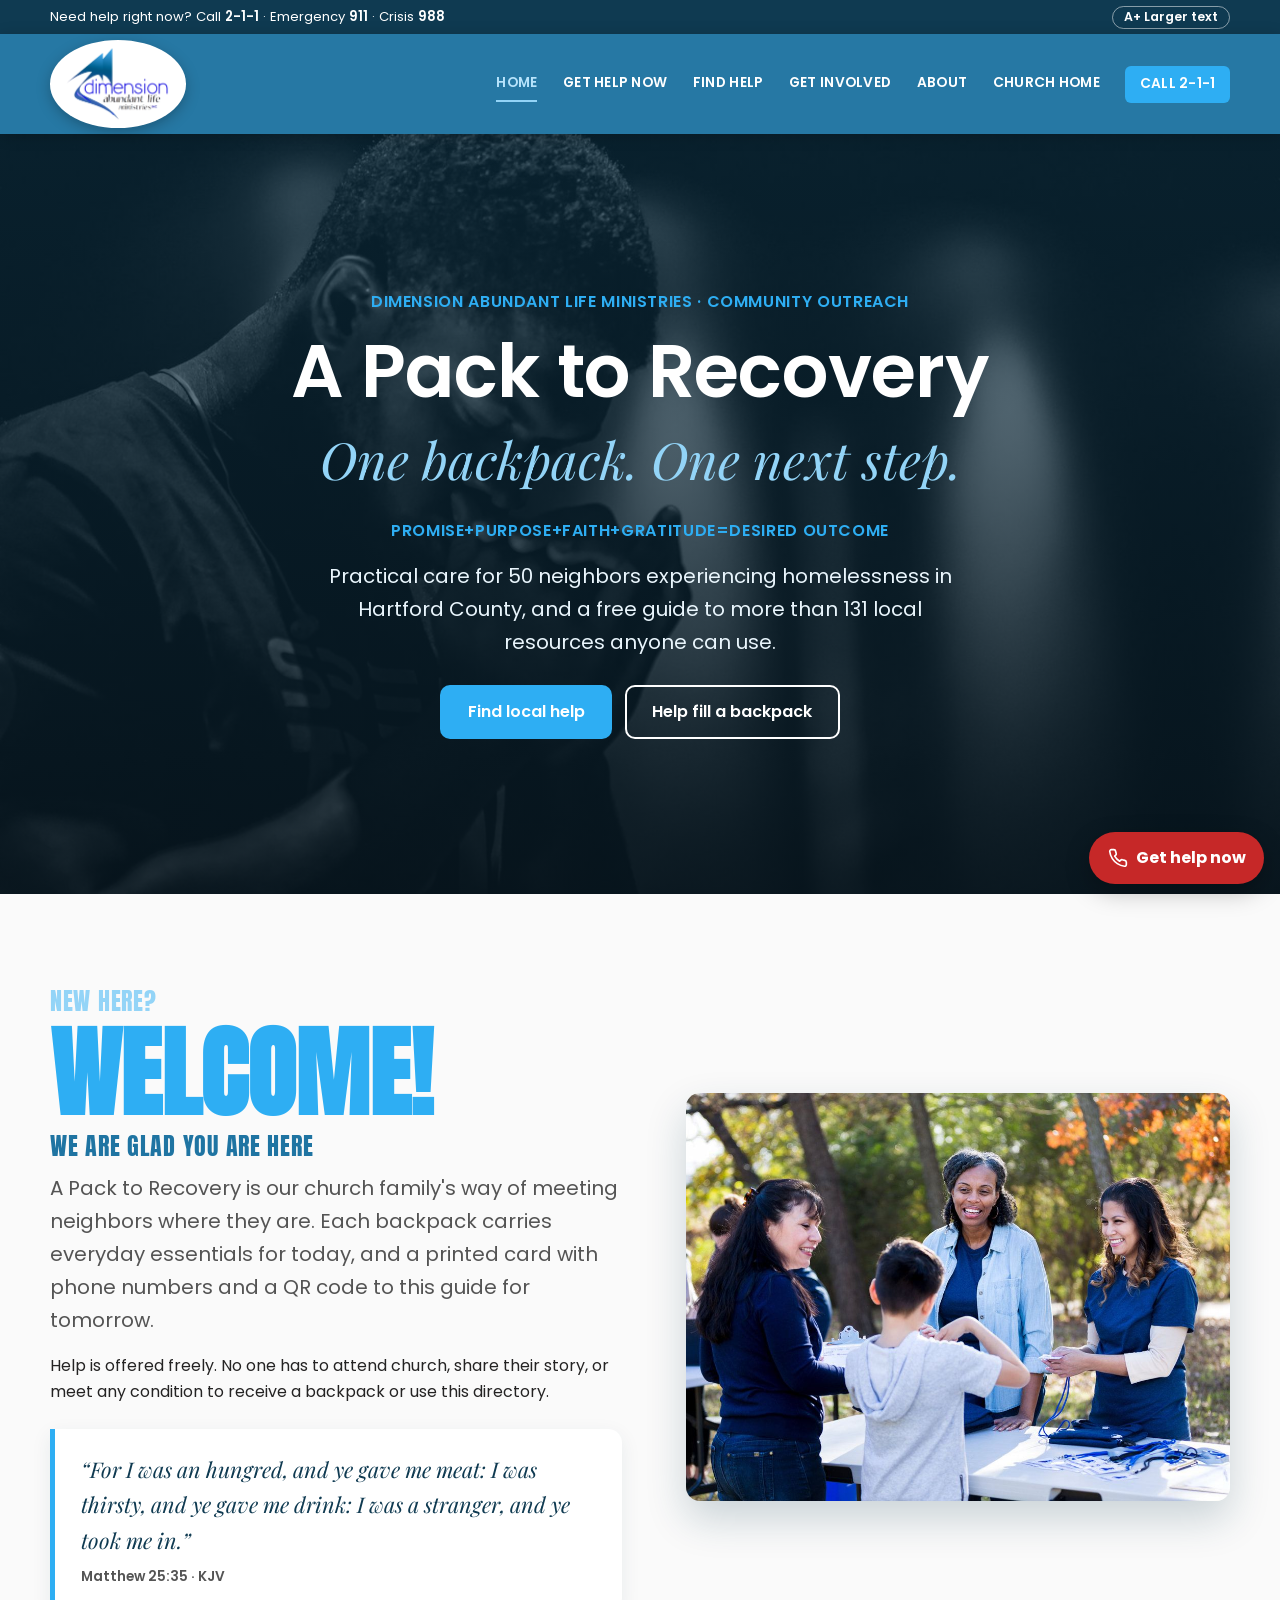
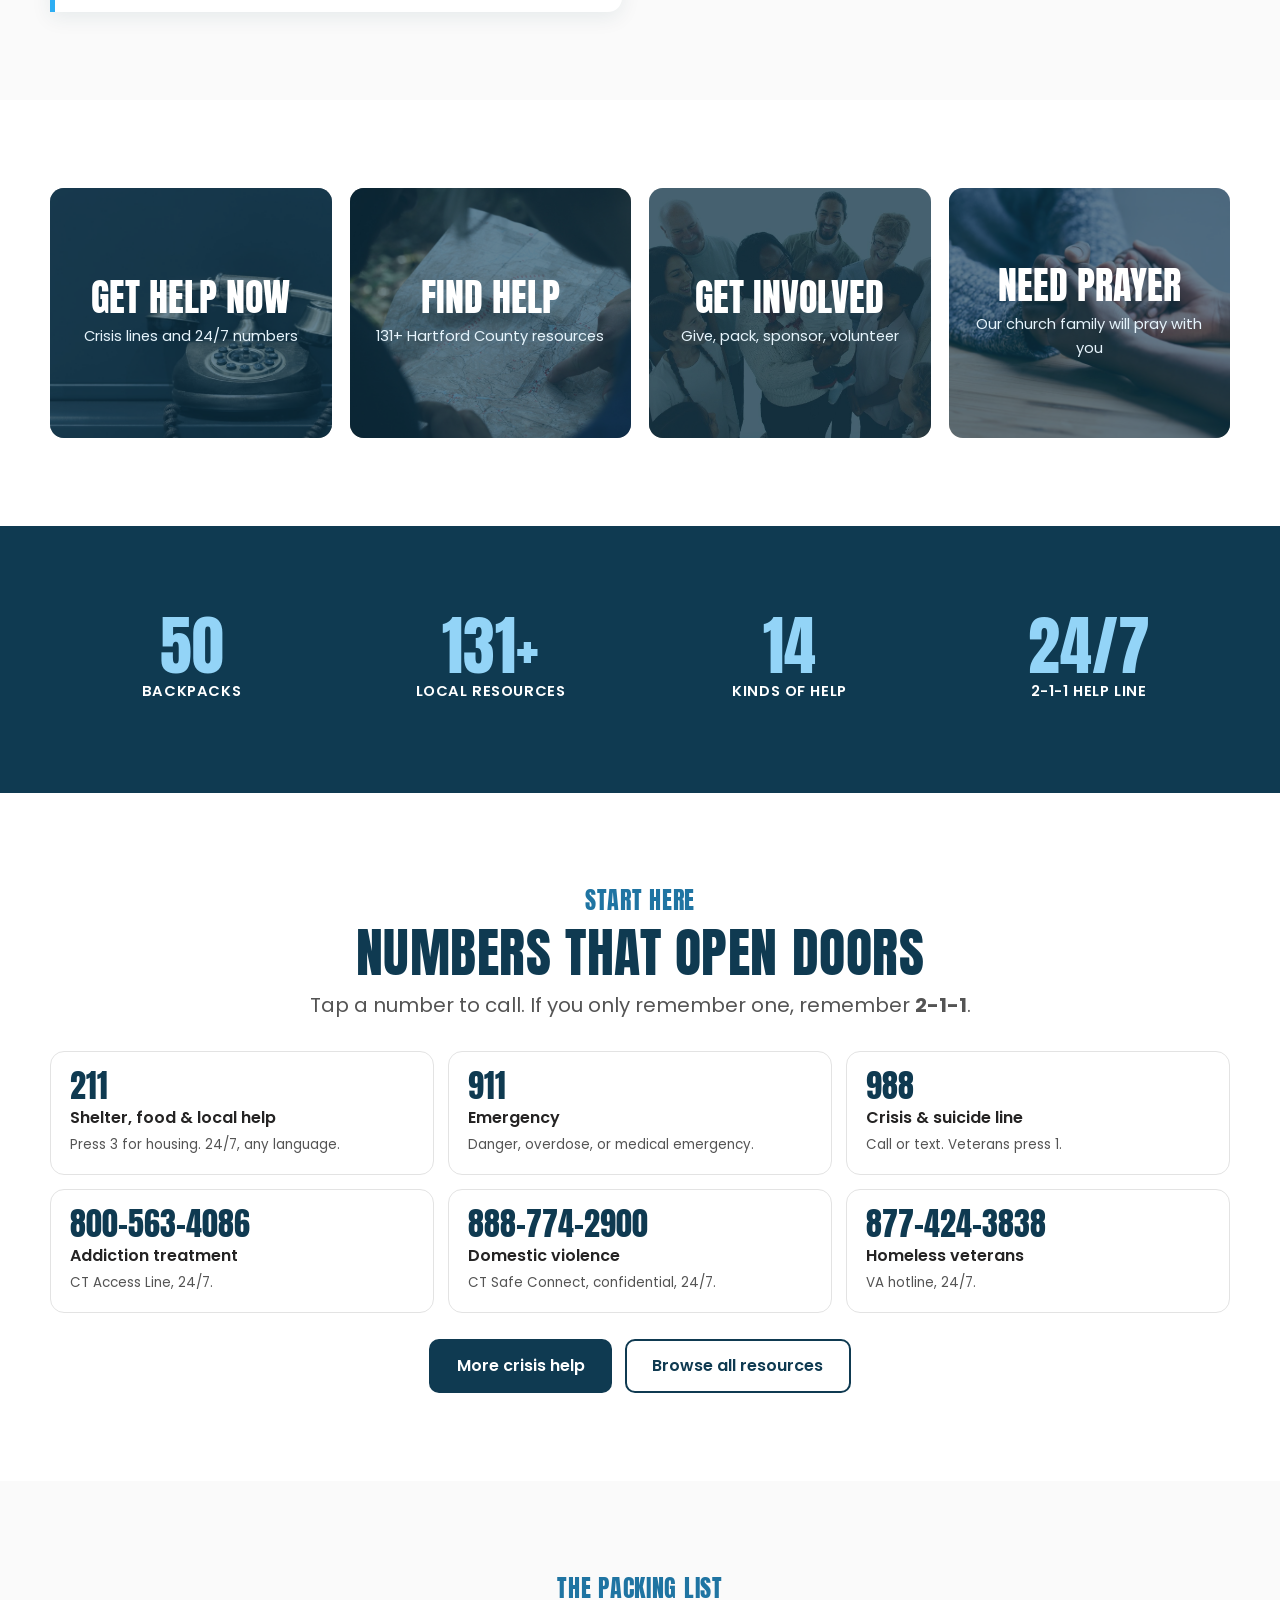
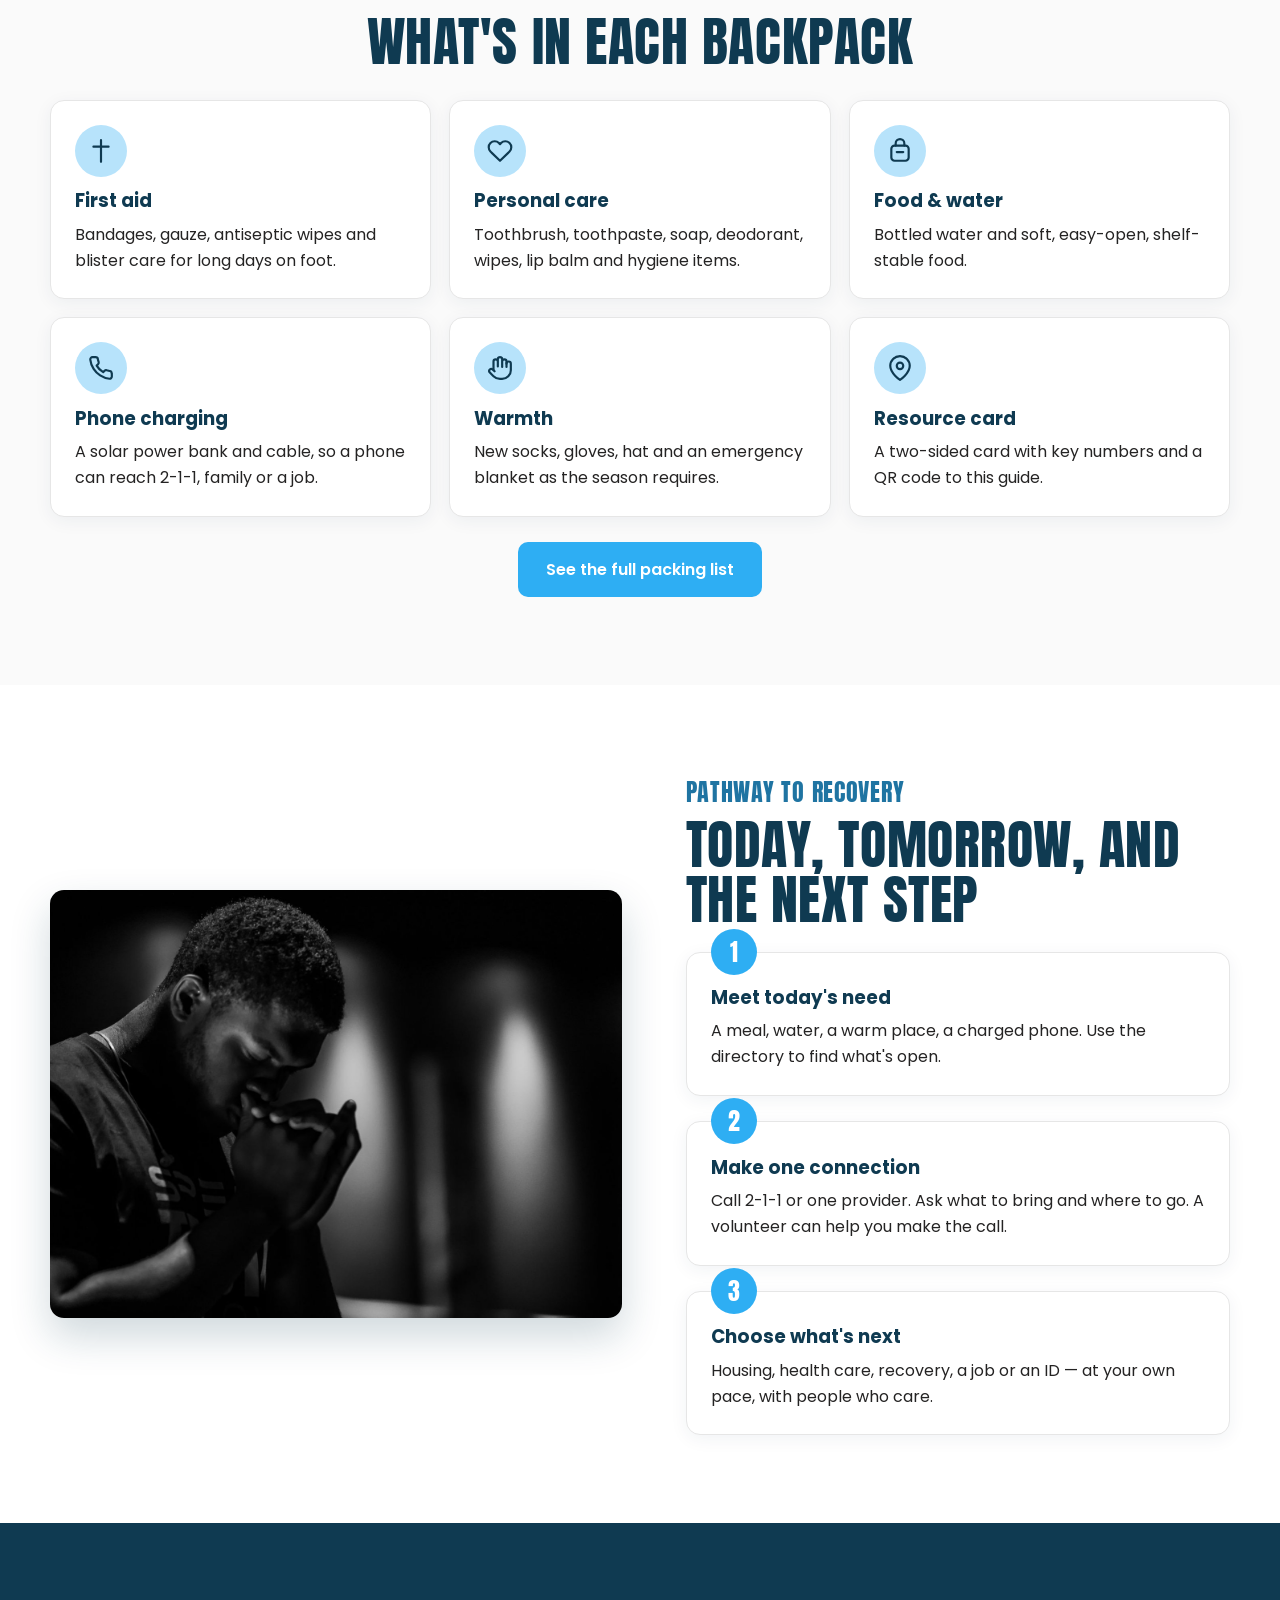
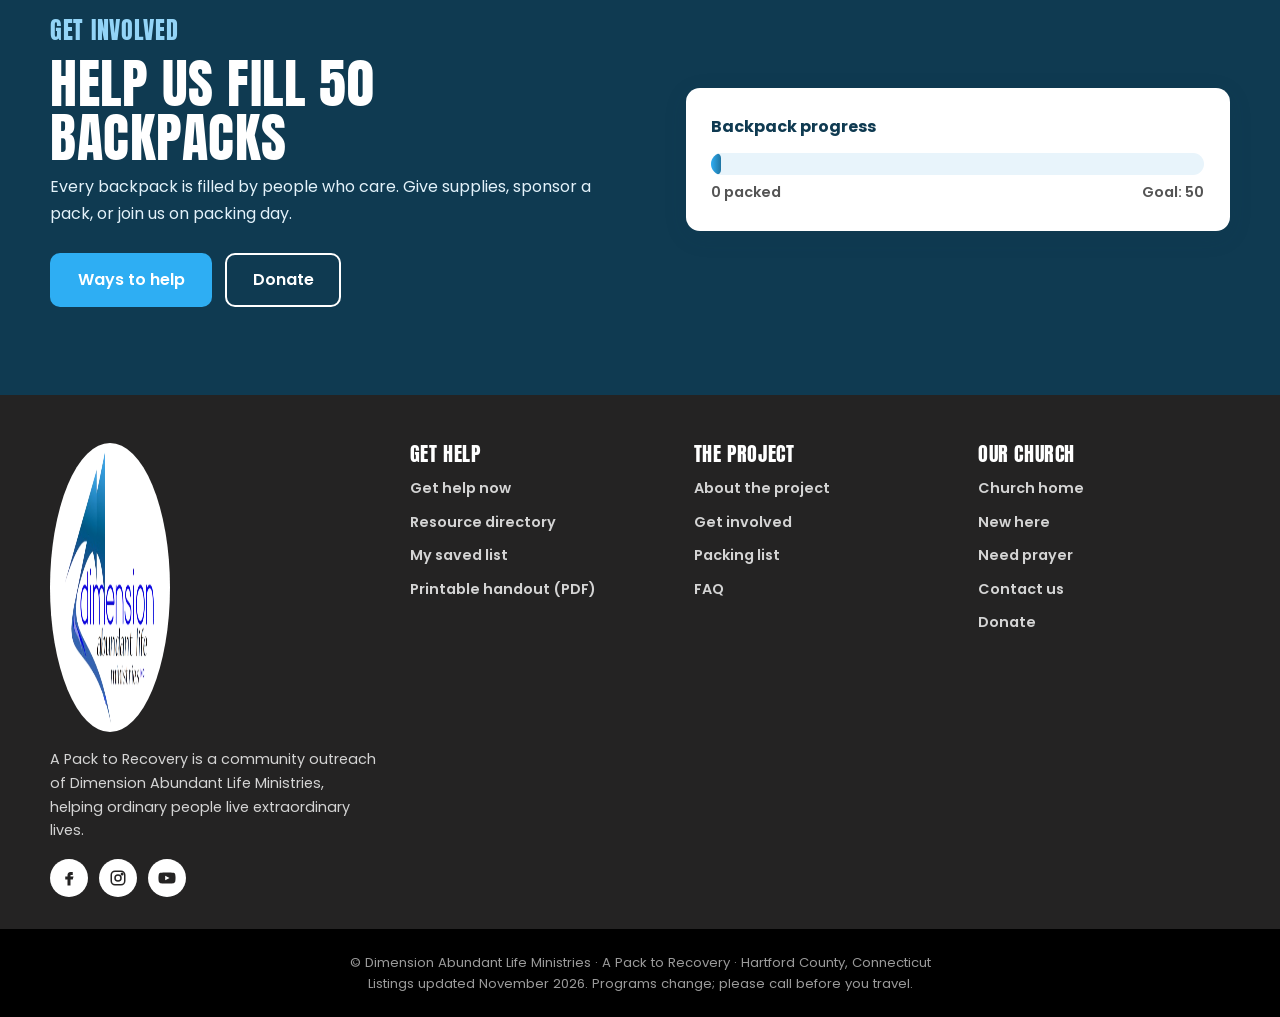
==== index.html @ 4f3009d9 "A Pack to Recovery website in DALM style with expanded Hartford County directory Co-Authored-By: Cla" ====
<!doctype html>
<html lang="en"><head><meta charset="utf-8"><meta name="viewport" content="width=device-width,initial-scale=1">
<title>Home | A Pack to Recovery</title>
<meta name="description" content="A Pack to Recovery: backpacks and a free Hartford County resource directory from Dimension Abundant Life Ministries.">
<meta property="og:title" content="A Pack to Recovery | Dimension Abundant Life Ministries">
<meta property="og:description" content="A Pack to Recovery: backpacks and a free Hartford County resource directory from Dimension Abundant Life Ministries.">
<meta property="og:image" content="assets/church-outreach.jpg">
<meta name="theme-color" content="#1f74a2">
<link rel="icon" href="assets/dalm-logo.png">
<link rel="preconnect" href="https://fonts.googleapis.com"><link rel="preconnect" href="https://fonts.gstatic.com" crossorigin>
<link href="https://fonts.googleapis.com/css2?family=Anton&family=Playfair+Display:ital@1&family=Poppins:wght@400;500;600;700&display=swap" rel="stylesheet">
<link rel="preload" as="image" href="assets/praying.jpg"><link rel="stylesheet" href="site.css"><script src="site.js" defer></script></head>
<body><a class="skip" href="#main">Skip to content</a>
<div class="utility"><div class="wrap"><span>Need help right now? Call <a href="tel:211">2-1-1</a> · Emergency <a href="tel:911">911</a> · Crisis <a href="tel:988">988</a></span><span class="tools"><button type="button" id="textsize" aria-pressed="false">A+ Larger text</button></span></div></div>
<header class="site-head"><div class="wrap bar">
<a class="logo" href="index.html" aria-label="A Pack to Recovery home"><img src="assets/dalm-logo.png" alt="Dimension Abundant Life Ministries" width="419" height="289"></a>
<button class="menu-btn" type="button" aria-expanded="false" aria-controls="nav"><svg viewBox="0 0 24 24" fill="currentColor" aria-hidden="true"><rect x="3" y="3" width="5" height="5"/><rect x="9.5" y="3" width="5" height="5"/><rect x="16" y="3" width="5" height="5"/><rect x="3" y="9.5" width="5" height="5"/><rect x="9.5" y="9.5" width="5" height="5"/><rect x="16" y="9.5" width="5" height="5"/><rect x="3" y="16" width="5" height="5"/><rect x="9.5" y="16" width="5" height="5"/><rect x="16" y="16" width="5" height="5"/></svg>Menu</button>
<nav class="nav" id="nav" aria-label="Main"><a href="index.html" aria-current="page">Home</a><a href="get-help-now.html">Get Help Now</a><a href="resources.html">Find Help</a><a href="get-involved.html">Get Involved</a><a href="about.html">About</a><a href="https://www.dimensionministries.org/">Church Home</a><a class="nav-cta" href="tel:211">Call 2-1-1</a></nav>
</div></header>
<main id="main">
<section class="hero" style="background-image:url(assets/praying.jpg)"><div class="wrap">
<p class="tagline">Dimension Abundant Life Ministries · Community Outreach</p>
<h1>A Pack to Recovery</h1>
<span class="script">One backpack. One next step.</span>
<p class="tagline">Promise+Purpose+Faith+Gratitude=Desired Outcome</p>
<p class="lead">Practical care for 50 neighbors experiencing homelessness in Hartford County, and a free guide to more than 131 local resources anyone can use.</p>
<div class="actions"><a class="btn" href="resources.html">Find local help</a><a class="btn ghost" href="get-involved.html">Help fill a backpack</a></div>
</div></section>

<section class="section paper"><div class="wrap split">
<div><p class="kicker">New here?</p><h2 class="big-word">Welcome!</h2><p class="kicker" style="color:#1f74a2">We are glad you are here</p>
<p class="lead">A Pack to Recovery is our church family's way of meeting neighbors where they are. Each backpack carries everyday essentials for today, and a printed card with phone numbers and a QR code to this guide for tomorrow.</p>
<p>Help is offered freely. No one has to attend church, share their story, or meet any condition to receive a backpack or use this directory.</p>
<div class="verse"><p>“For I was an hungred, and ye gave me meat: I was thirsty, and ye gave me drink: I was a stranger, and ye took me in.”</p><span>Matthew 25:35 · KJV</span></div></div>
<div class="photo"><img src="assets/church-outreach.jpg" alt="Volunteers handing out supplies at an outdoor outreach table" loading="lazy"></div>
</div></section>

<section class="section"><div class="wrap">
<div class="tiles">
<a class="tile" href="get-help-now.html" style="background-image:url(assets/phone.jpg)"><div><strong>Get Help Now</strong><span>Crisis lines and 24/7 numbers</span></div></a>
<a class="tile" href="resources.html" style="background-image:url(assets/map.jpg)"><div><strong>Find Help</strong><span>131+ Hartford County resources</span></div></a>
<a class="tile" href="get-involved.html" style="background-image:url(assets/community.jpg)"><div><strong>Get Involved</strong><span>Give, pack, sponsor, volunteer</span></div></a>
<a class="tile" href="https://www.dimensionministries.org/contact-us" style="background-image:url(assets/hands.jpg)"><div><strong>Need Prayer</strong><span>Our church family will pray with you</span></div></a>
</div></div></section>

<section class="section navy"><div class="wrap">
<div class="stats">
<div class="stat"><b>50</b><span>Backpacks</span></div>
<div class="stat"><b>131+</b><span>Local resources</span></div>
<div class="stat"><b>14</b><span>Kinds of help</span></div>
<div class="stat"><b>24/7</b><span>2-1-1 help line</span></div>
</div></div></section>

<section class="section"><div class="wrap center">
<p class="kicker" style="color:#1f74a2">Start here</p><h2 class="display" style="font-size:clamp(2.2rem,5vw,3.4rem)">Numbers that open doors</h2>
<p class="lead">Tap a number to call. If you only remember one, remember <strong>2-1-1</strong>.</p>
<div class="numbers light" style="text-align:left"><a class="num" href="tel:211"><b>211</b><span>Shelter, food &amp; local help</span><small>Press 3 for housing. 24/7, any language.</small></a><a class="num" href="tel:911"><b>911</b><span>Emergency</span><small>Danger, overdose, or medical emergency.</small></a><a class="num" href="tel:988"><b>988</b><span>Crisis &amp; suicide line</span><small>Call or text. Veterans press 1.</small></a><a class="num" href="tel:8005634086"><b>800-563-4086</b><span>Addiction treatment</span><small>CT Access Line, 24/7.</small></a><a class="num" href="tel:8887742900"><b>888-774-2900</b><span>Domestic violence</span><small>CT Safe Connect, confidential, 24/7.</small></a><a class="num" href="tel:8774243838"><b>877-424-3838</b><span>Homeless veterans</span><small>VA hotline, 24/7.</small></a></div>
<div class="actions"><a class="btn dark" href="get-help-now.html">More crisis help</a><a class="btn line" href="resources.html">Browse all resources</a></div>
</div></section>

<section class="section paper" id="inside"><div class="wrap">
<div class="center"><p class="kicker" style="color:#1f74a2">The packing list</p><h2 class="display" style="font-size:clamp(2.2rem,5vw,3.4rem)">What's in each backpack</h2></div>
<div class="grid">
<div class="card"><div class="icon"><svg viewBox="0 0 24 24" fill="none" stroke="currentColor" stroke-width="2" stroke-linecap="round" stroke-linejoin="round" aria-hidden="true"><path d="M12 2v20M5 8h14"/></svg></div><h3>First aid</h3><p>Bandages, gauze, antiseptic wipes and blister care for long days on foot.</p></div>
<div class="card"><div class="icon"><svg viewBox="0 0 24 24" fill="none" stroke="currentColor" stroke-width="2" stroke-linecap="round" stroke-linejoin="round" aria-hidden="true"><path d="M20.8 4.6a5.5 5.5 0 0 0-7.8 0L12 5.7l-1-1.1a5.5 5.5 0 0 0-7.8 7.8l1 1.1L12 21l7.8-7.5 1-1.1a5.5 5.5 0 0 0 0-7.8z"/></svg></div><h3>Personal care</h3><p>Toothbrush, toothpaste, soap, deodorant, wipes, lip balm and hygiene items.</p></div>
<div class="card"><div class="icon"><svg viewBox="0 0 24 24" fill="none" stroke="currentColor" stroke-width="2" stroke-linecap="round" stroke-linejoin="round" aria-hidden="true"><path d="M8 7V5a4 4 0 0 1 8 0v2"/><rect x="4" y="7" width="16" height="14" rx="3"/><path d="M9 13h6"/></svg></div><h3>Food &amp; water</h3><p>Bottled water and soft, easy-open, shelf-stable food.</p></div>
<div class="card"><div class="icon"><svg viewBox="0 0 24 24" fill="none" stroke="currentColor" stroke-width="2" stroke-linecap="round" stroke-linejoin="round" aria-hidden="true"><path d="M22 16.9v3a2 2 0 0 1-2.2 2 19.8 19.8 0 0 1-8.6-3.1 19.5 19.5 0 0 1-6-6A19.8 19.8 0 0 1 2.1 4.2 2 2 0 0 1 4.1 2h3a2 2 0 0 1 2 1.7c.1.9.4 1.8.7 2.7a2 2 0 0 1-.5 2.1L8 9.8a16 16 0 0 0 6 6l1.3-1.3a2 2 0 0 1 2.1-.4c.9.3 1.8.6 2.7.7a2 2 0 0 1 1.7 2z"/></svg></div><h3>Phone charging</h3><p>A solar power bank and cable, so a phone can reach 2-1-1, family or a job.</p></div>
<div class="card"><div class="icon"><svg viewBox="0 0 24 24" fill="none" stroke="currentColor" stroke-width="2" stroke-linecap="round" stroke-linejoin="round" aria-hidden="true"><path d="M18 11V6a2 2 0 0 0-4 0v5M14 10V4a2 2 0 0 0-4 0v6M10 10.5V6a2 2 0 0 0-4 0v8"/><path d="M18 8a2 2 0 1 1 4 0v6a8 8 0 0 1-8 8h-2c-2.8 0-4.5-.9-6-2.4l-3.6-3.6a2 2 0 0 1 2.8-2.8L7 15"/></svg></div><h3>Warmth</h3><p>New socks, gloves, hat and an emergency blanket as the season requires.</p></div>
<div class="card"><div class="icon"><svg viewBox="0 0 24 24" fill="none" stroke="currentColor" stroke-width="2" stroke-linecap="round" stroke-linejoin="round" aria-hidden="true"><path d="M21 10c0 7-9 13-9 13S3 17 3 10a9 9 0 0 1 18 0z"/><circle cx="12" cy="10" r="3"/></svg></div><h3>Resource card</h3><p>A two-sided card with key numbers and a QR code to this guide.</p></div>
</div>
<div class="actions" style="justify-content:center"><a class="btn" href="get-involved.html#packing">See the full packing list</a></div>
</div></section>

<section class="section"><div class="wrap split rev">
<div><p class="kicker" style="color:#1f74a2">Pathway to recovery</p><h2 class="display" style="font-size:clamp(2.2rem,5vw,3.4rem)">Today, tomorrow, and the next step</h2>
<ol class="steps" style="list-style:none;padding:0;margin:1.6rem 0 0;display:grid;gap:1.6rem">
<li class="card step"><h3>Meet today's need</h3><p>A meal, water, a warm place, a charged phone. Use the directory to find what's open.</p></li>
<li class="card step"><h3>Make one connection</h3><p>Call 2-1-1 or one provider. Ask what to bring and where to go. A volunteer can help you make the call.</p></li>
<li class="card step"><h3>Choose what's next</h3><p>Housing, health care, recovery, a job or an ID — at your own pace, with people who care.</p></li>
</ol></div>
<div class="photo"><img src="assets/praying.jpg" alt="A man with hands folded in prayer" loading="lazy"></div>
</div></section>

<section class="section navy"><div class="wrap split">
<div><p class="kicker">Get involved</p><h2 class="display" style="font-size:clamp(2.2rem,5vw,3.4rem)">Help us fill 50 backpacks</h2>
<p style="color:#e3f2fa">Every backpack is filled by people who care. Give supplies, sponsor a pack, or join us on packing day.</p>
<div class="actions"><a class="btn" href="get-involved.html">Ways to help</a><a class="btn ghost" href="https://www.dimensionministries.org/online-giving">Donate</a></div></div>
<div class="progress" data-goal="50" data-packed="0"><strong style="color:var(--navy)">Backpack progress</strong><div class="track"><div class="fill" style="--w:0%"></div></div><div class="row"><span>0 packed</span><span>Goal: 50</span></div></div>
</div></section>
</main>
<footer class="site-foot"><div class="wrap top">
<div class="brand"><img src="assets/dalm-logo.png" alt="Dimension Abundant Life Ministries" width="419" height="289"><p>A Pack to Recovery is a community outreach of Dimension Abundant Life Ministries, helping ordinary people live extraordinary lives.</p>
<div class="social"><a href="https://www.facebook.com/DimensionAbundantLifeMinistries" aria-label="Facebook"><svg viewBox="0 0 24 24" fill="currentColor" aria-hidden="true"><path d="M14 8h3V4h-3c-2.8 0-4 1.7-4 4.3V10H7v4h3v8h4v-8h3l1-4h-4V8.6c0-.4.3-.6.6-.6z"/></svg></a><a href="https://www.instagram.com/dimensionlifeministries/" aria-label="Instagram"><svg viewBox="0 0 24 24" fill="none" stroke="currentColor" stroke-width="2" aria-hidden="true"><rect x="3" y="3" width="18" height="18" rx="5"/><circle cx="12" cy="12" r="4"/><circle cx="17.5" cy="6.5" r="1" fill="currentColor"/></svg></a><a href="https://www.youtube.com/channel/UC2dPU9p5CdF0M4lxwu2d5DQ" aria-label="YouTube"><svg viewBox="0 0 24 24" fill="currentColor" aria-hidden="true"><path d="M23 7.2a3 3 0 0 0-2.1-2.1C19 4.6 12 4.6 12 4.6s-7 0-8.9.5A3 3 0 0 0 1 7.2 31 31 0 0 0 .6 12 31 31 0 0 0 1 16.8a3 3 0 0 0 2.1 2.1c1.9.5 8.9.5 8.9.5s7 0 8.9-.5a3 3 0 0 0 2.1-2.1 31 31 0 0 0 .4-4.8 31 31 0 0 0-.4-4.8zM9.6 15.1V8.9l5.8 3.1z"/></svg></a></div></div>
<div><h4>Get help</h4><ul><li><a href="get-help-now.html">Get help now</a></li><li><a href="resources.html">Resource directory</a></li><li><a href="resources.html#saved">My saved list</a></li><li><a href="A_Pack_to_Recovery_Handout.pdf">Printable handout (PDF)</a></li></ul></div>
<div><h4>The project</h4><ul><li><a href="about.html">About the project</a></li><li><a href="get-involved.html">Get involved</a></li><li><a href="get-involved.html#packing">Packing list</a></li><li><a href="about.html#faq">FAQ</a></li></ul></div>
<div><h4>Our church</h4><ul><li><a href="https://www.dimensionministries.org/">Church home</a></li><li><a href="https://www.dimensionministries.org/about-us">New here</a></li><li><a href="https://www.dimensionministries.org/contact-us">Need prayer</a></li><li><a href="https://www.dimensionministries.org/contact-us">Contact us</a></li><li><a href="https://www.dimensionministries.org/online-giving">Donate</a></li></ul></div>
</div><div class="base"><div class="wrap">© Dimension Abundant Life Ministries · A Pack to Recovery · Hartford County, Connecticut<br>Listings updated November 2026. Programs change; please call before you travel.</div></div></footer>
<a class="fab no-print" href="get-help-now.html"><svg viewBox="0 0 24 24" fill="none" stroke="currentColor" stroke-width="2" stroke-linecap="round" stroke-linejoin="round" aria-hidden="true"><path d="M22 16.9v3a2 2 0 0 1-2.2 2 19.8 19.8 0 0 1-8.6-3.1 19.5 19.5 0 0 1-6-6A19.8 19.8 0 0 1 2.1 4.2 2 2 0 0 1 4.1 2h3a2 2 0 0 1 2 1.7c.1.9.4 1.8.7 2.7a2 2 0 0 1-.5 2.1L8 9.8a16 16 0 0 0 6 6l1.3-1.3a2 2 0 0 1 2.1-.4c.9.3 1.8.6 2.7.7a2 2 0 0 1 1.7 2z"/></svg><span>Get help now</span></a>
</body></html>
---- site.css ----
/* A Pack to Recovery — styled after dimensionministries.org
   Navy #0f3a51 · Sky blue #2eaef3 · Light blue #93d4f7 · Header bar #1f74a2 · Footer #242323 */
:root{
  --navy:#0f3a51;--blue:#2eaef3;--sky:#93d4f7;--pale:#b7e3fb;--bar:rgba(31,116,162,.97);
  --ink:#242323;--muted:#545454;--paper:#fafafa;--line:#d4d4d4;--foot:#242323;
  --display:'Anton',Impact,'Arial Narrow',sans-serif;--body:'Poppins',Arial,sans-serif;--script:'Playfair Display',Georgia,serif;
  --radius:14px;--fs:1rem;
}
html.big{--fs:1.18rem}
*{box-sizing:border-box}
html{scroll-behavior:smooth;scroll-padding-top:96px}
body{margin:0;background:#fff;color:var(--ink);font-family:var(--body);font-size:var(--fs);line-height:1.65;-webkit-font-smoothing:antialiased}
img{max-width:100%;display:block}
a{color:#1f74a2;text-underline-offset:.2em}
:focus-visible{outline:3px solid var(--blue);outline-offset:3px}
[hidden]{display:none!important}
.wrap{width:min(1180px,calc(100% - 32px));margin-inline:auto}
.skip{position:absolute;left:1rem;top:-5rem;background:#fff;padding:.75rem 1rem;z-index:99;border-radius:8px}
.skip:focus{top:1rem}

/* ---------- Header (DALM: oval logo, translucent blue bar, uppercase nav) ---------- */
.site-head{position:sticky;top:0;z-index:50;background:var(--bar);box-shadow:0 2px 14px rgba(0,0,0,.18)}
.site-head .bar{display:flex;align-items:center;justify-content:space-between;min-height:76px;gap:1rem}
.logo{display:block;background:#fff;border-radius:50%;padding:8px 16px;box-shadow:0 4px 14px rgba(0,0,0,.25);margin-block:6px;flex:none}
.logo img{width:104px;height:auto}
.nav{display:flex;align-items:center;gap:.25rem 1.6rem;flex-wrap:wrap;justify-content:flex-end}
.nav a{color:#fff;text-decoration:none;font-weight:600;font-size:.86rem;letter-spacing:.02em;text-transform:uppercase;padding:.35rem 0;border-bottom:2px solid transparent}
.nav a:hover,.nav a[aria-current]{border-bottom-color:var(--sky);color:var(--pale)}
.nav a.nav-cta{background:var(--blue);color:#fff;padding:.45rem .9rem;border-radius:6px;border:0}
.nav a.nav-cta:hover{background:#fff;color:var(--navy)}
.menu-btn{display:none;background:none;border:0;color:var(--sky);font:600 1rem var(--body);align-items:center;gap:.45rem;cursor:pointer;text-transform:uppercase}
.menu-btn svg{width:22px;height:22px}
.utility{background:var(--navy);color:#fff;font-size:.82rem}
.utility .wrap{display:flex;gap:.4rem 1.4rem;flex-wrap:wrap;justify-content:space-between;align-items:center;padding:.35rem 0}
.utility a{color:#fff;font-weight:600;text-decoration:none}
.utility a:hover{text-decoration:underline}
.utility .tools{display:flex;gap:.6rem}
.utility button{background:transparent;border:1px solid rgba(255,255,255,.5);color:#fff;border-radius:999px;padding:.1rem .7rem;font:600 .78rem var(--body);cursor:pointer}
@media(max-width:900px){
  .menu-btn{display:inline-flex}
  .nav{display:none;position:absolute;left:0;right:0;top:100%;background:var(--bar);flex-direction:column;align-items:stretch;padding:.5rem 16px 1.2rem;gap:0}
  .nav.open{display:flex}
  .nav a{padding:.8rem 0;border-bottom:1px solid rgba(255,255,255,.18)}
  .nav a.nav-cta{text-align:center;margin-top:.8rem}
  .logo img{width:84px}
}

/* ---------- Type ---------- */
h1,h2,h3,h4{margin:0 0 .6rem;line-height:1.12;color:var(--navy)}
p{margin:0 0 1rem}
.display{font-family:var(--display);font-weight:400;text-transform:uppercase;letter-spacing:.01em;line-height:1}
.script{font-family:var(--script);font-style:italic;font-weight:400}
.kicker{font-family:var(--display);text-transform:uppercase;color:var(--sky);font-size:clamp(1.1rem,2.2vw,1.5rem);letter-spacing:.03em;margin:0 0 .3rem}
.tagline{color:var(--blue);font-weight:600;text-transform:uppercase;letter-spacing:.04em;font-size:clamp(.78rem,1.6vw,1rem)}
.lead{font-size:clamp(1.05rem,2vw,1.25rem);color:var(--muted)}
.big-word{font-family:var(--display);color:var(--blue);font-size:clamp(3.2rem,10vw,6.2rem);line-height:.95;margin:0 0 .4rem;text-transform:uppercase}
.section{padding-block:clamp(3rem,7vw,5.5rem)}
.paper{background:var(--paper)}
.navy{background:var(--navy);color:#fff}
.navy h2,.navy h3{color:#fff}
.center{text-align:center}
.center .lead{margin-inline:auto;max-width:44rem}

/* ---------- Hero ---------- */
.hero{position:relative;color:#fff;min-height:min(86vh,760px);display:grid;place-items:center;text-align:center;padding:5rem 0;background:#111 center/cover no-repeat;isolation:isolate}
.hero::before{content:"";position:absolute;inset:0;background:linear-gradient(180deg,rgba(15,58,81,.55),rgba(8,24,34,.82));z-index:-1}
.hero h1{color:#fff;font-weight:600;font-size:clamp(2.6rem,7vw,4.6rem);margin:0;letter-spacing:-.01em}
.hero .script{display:block;color:var(--sky);font-size:clamp(1.9rem,5vw,3.2rem);margin:.2rem 0 1rem}
.hero .lead{color:#e9f5fc;max-width:40rem;margin:1rem auto 0}
.page-hero{position:relative;color:#fff;padding:clamp(4rem,9vw,7rem) 0 clamp(3rem,6vw,4.5rem);background:#123 center/cover no-repeat;isolation:isolate;text-align:center}
.page-hero::before{content:"";position:absolute;inset:0;background:linear-gradient(180deg,rgba(15,58,81,.7),rgba(8,24,34,.88));z-index:-1}
.page-hero h1{color:#fff;font-family:var(--display);font-weight:400;text-transform:uppercase;font-size:clamp(2.8rem,8vw,5rem);line-height:1;margin:0}
.page-hero .script{display:block;color:var(--sky);font-size:clamp(1.5rem,4vw,2.4rem);margin-top:.3rem}
.page-hero .lead{color:#e9f5fc;margin:1rem auto 0;max-width:42rem}

/* ---------- Buttons ---------- */
.actions{display:flex;flex-wrap:wrap;gap:.8rem;margin-top:1.6rem}
.center .actions,.hero .actions{justify-content:center}
.btn{display:inline-flex;align-items:center;justify-content:center;gap:.5rem;min-height:52px;padding:.8rem 1.6rem;border-radius:10px;border:2px solid transparent;background:var(--blue);color:#fff;font:600 1rem var(--body);text-decoration:none;cursor:pointer;transition:.15s}
.btn:hover{background:#1f74a2}
.btn.white{background:#fff;color:var(--navy)}
.btn.white:hover{background:var(--pale)}
.btn.ghost{background:transparent;border-color:#fff;color:#fff}
.btn.ghost:hover{background:#fff;color:var(--navy)}
.btn.dark{background:var(--navy)}
.btn.dark:hover{background:#072433}
.btn.line{background:#fff;color:var(--navy);border-color:var(--navy)}
.btn.line:hover{background:var(--navy);color:#fff}
.btn.sm{min-height:40px;padding:.45rem 1rem;font-size:.9rem;border-radius:8px}

/* ---------- Image tiles (DALM "Contact / Donate" cards) ---------- */
.tiles{display:grid;grid-template-columns:repeat(4,1fr);gap:18px}
.tile{position:relative;display:grid;place-items:center;min-height:250px;border-radius:var(--radius);overflow:hidden;color:#fff;text-decoration:none;background:#123 center/cover no-repeat;isolation:isolate;padding:1.2rem;text-align:center}
.tile::before{content:"";position:absolute;inset:0;background:rgba(15,58,81,.62);transition:.25s;z-index:-1}
.tile:hover::before{background:rgba(31,116,162,.78)}
.tile strong{font-family:var(--display);font-weight:400;text-transform:uppercase;font-size:clamp(1.9rem,3vw,2.5rem);line-height:1;display:block}
.tile span{display:block;font-size:.92rem;margin-top:.5rem;color:#e6f4fc}
@media(max-width:900px){.tiles{grid-template-columns:repeat(2,1fr)}}
@media(max-width:520px){.tiles{grid-template-columns:1fr}.tile{min-height:180px}}

/* ---------- Split / feature ---------- */
.split{display:grid;grid-template-columns:1.05fr 1fr;gap:clamp(1.8rem,5vw,4rem);align-items:center}
.split.rev>:first-child{order:2}
.photo{border-radius:var(--radius);overflow:hidden;box-shadow:0 18px 40px rgba(15,58,81,.2)}
.photo img{width:100%;height:100%;object-fit:cover;aspect-ratio:4/3}
@media(max-width:820px){.split{grid-template-columns:1fr}.split.rev>:first-child{order:0}}
.verse{border-left:5px solid var(--blue);background:#fff;padding:1.4rem 1.6rem;border-radius:0 var(--radius) var(--radius) 0;margin-top:1.5rem;box-shadow:0 6px 20px rgba(15,58,81,.08)}
.verse p{font-family:var(--script);font-style:italic;font-size:1.35rem;color:var(--navy);margin:0 0 .3rem}
.verse span{font-size:.85rem;color:var(--muted);font-weight:600}

/* ---------- Stats ---------- */
.stats{display:grid;grid-template-columns:repeat(4,1fr);gap:1rem;text-align:center}
.stat b{display:block;font-family:var(--display);font-weight:400;font-size:clamp(2.6rem,6vw,4rem);color:var(--sky);line-height:1}
.stat span{font-weight:600;font-size:.92rem;text-transform:uppercase;letter-spacing:.04em}
@media(max-width:700px){.stats{grid-template-columns:repeat(2,1fr);row-gap:2rem}}

/* ---------- Cards / grid ---------- */
.grid{display:grid;grid-template-columns:repeat(3,minmax(0,1fr));gap:18px;margin-top:2rem}
.grid.two{grid-template-columns:repeat(2,minmax(0,1fr))}
.grid.four{grid-template-columns:repeat(4,minmax(0,1fr))}
@media(max-width:900px){.grid,.grid.four{grid-template-columns:repeat(2,minmax(0,1fr))}}
@media(max-width:560px){.grid,.grid.two,.grid.four{grid-template-columns:1fr}}
.card{background:#fff;border:1px solid #e6e6e6;border-radius:var(--radius);padding:1.5rem;box-shadow:0 4px 18px rgba(15,58,81,.06);overflow-wrap:anywhere}
.card h3{font-size:1.15rem}
.card p:last-child{margin-bottom:0}
.card .icon{width:52px;height:52px;border-radius:50%;background:var(--pale);color:var(--navy);display:grid;place-items:center;margin-bottom:.9rem}
.card .icon svg{width:26px;height:26px}
.step{position:relative;padding-top:2.2rem}
.step::before{counter-increment:step;content:counter(step);position:absolute;top:-1px;left:1.5rem;transform:translateY(-50%);width:46px;height:46px;border-radius:50%;background:var(--blue);color:#fff;font:400 1.5rem var(--display);display:grid;place-items:center}
.steps{counter-reset:step}

/* ---------- Quick numbers band ---------- */
.numbers{display:grid;grid-template-columns:repeat(3,1fr);gap:14px;margin-top:1.8rem}
@media(max-width:820px){.numbers{grid-template-columns:repeat(2,1fr)}}
@media(max-width:480px){.numbers{grid-template-columns:1fr}}
.num{display:flex;flex-direction:column;gap:.15rem;background:rgba(255,255,255,.07);border:1px solid rgba(255,255,255,.18);border-radius:var(--radius);padding:1.1rem 1.2rem;color:#fff;text-decoration:none;transition:.15s}
.num:hover{background:rgba(46,174,243,.25)}
.num b{font-family:var(--display);font-weight:400;font-size:2rem;line-height:1.05;color:var(--sky)}
.num span{font-weight:600}
.num small{color:#cfe8f6;font-size:.84rem}
.paper .num,.light .num{background:#fff;border-color:#e3e3e3;color:var(--ink)}
.paper .num b,.light .num b{color:var(--navy)}
.paper .num small,.light .num small{color:var(--muted)}

/* ---------- Progress ---------- */
.progress{background:#fff;border-radius:var(--radius);padding:1.6rem;box-shadow:0 6px 24px rgba(15,58,81,.1);color:var(--ink)}
.progress .track{height:22px;background:#e8f4fb;border-radius:999px;overflow:hidden;margin:.8rem 0 .4rem}
.progress .fill{height:100%;background:linear-gradient(90deg,var(--blue),#1f74a2);border-radius:999px;width:0;transition:width 1.2s ease}
.progress .row{display:flex;justify-content:space-between;font-weight:600;font-size:.9rem;color:var(--muted)}

/* ---------- Checklist ---------- */
.checklist{list-style:none;padding:0;margin:0;display:grid;gap:.4rem}
.checklist li{display:flex;gap:.6rem;align-items:flex-start}
.checklist li::before{content:"";flex:none;width:20px;height:20px;margin-top:.2rem;border-radius:50%;background:var(--blue) url("data:image/svg+xml,%3Csvg xmlns='http://www.w3.org/2000/svg' viewBox='0 0 24 24' fill='none' stroke='white' stroke-width='3.5' stroke-linecap='round' stroke-linejoin='round'%3E%3Cpath d='M5 12l5 5L20 7'/%3E%3C/svg%3E") center/12px no-repeat}

/* ---------- FAQ ---------- */
details.faq{background:#fff;border:1px solid #e3e3e3;border-radius:12px;padding:0 1.2rem;margin-bottom:.7rem}
details.faq summary{cursor:pointer;font-weight:600;color:var(--navy);padding:1rem 0;list-style:none;display:flex;justify-content:space-between;gap:1rem}
details.faq summary::after{content:"+";font:400 1.6rem/1 var(--display);color:var(--blue)}
details.faq[open] summary::after{content:"–"}
details.faq p{padding-bottom:1rem;margin:0}

/* ---------- Directory ---------- */
.dir-tools{position:sticky;top:var(--headh,92px);z-index:20;background:#fff;border-bottom:1px solid #e6e6e6;box-shadow:0 6px 16px rgba(0,0,0,.05)}
.dir-tools .wrap{padding:1rem 0;display:grid;gap:.75rem}
.searchbar{display:flex;gap:.6rem;flex-wrap:wrap}
.searchbar input,.searchbar select{font:inherit;padding:.75rem 1rem;border:2px solid #cfd8de;border-radius:10px;min-height:52px;background:#fff}
.searchbar input{flex:1 1 260px;min-width:0}
.searchbar select{flex:0 1 220px}
.searchbar input:focus,.searchbar select:focus{border-color:var(--blue);outline:none}
.chips{display:flex;gap:.45rem;overflow-x:auto;padding-bottom:.2rem;scrollbar-width:thin}
.chip{flex:none;border:1.5px solid #cfd8de;background:#fff;color:var(--navy);border-radius:999px;padding:.4rem .9rem;font:600 .84rem var(--body);cursor:pointer;white-space:nowrap}
.chip[aria-pressed="true"]{background:var(--navy);border-color:var(--navy);color:#fff}
.chip.toggle[aria-pressed="true"]{background:var(--blue);border-color:var(--blue)}
.dir-meta{display:flex;justify-content:space-between;align-items:center;gap:1rem;flex-wrap:wrap;font-size:.9rem;color:var(--muted)}
.dir-meta button{background:none;border:0;color:#1f74a2;font:600 .9rem var(--body);cursor:pointer;text-decoration:underline}
.group{padding-top:2.4rem}
.group>h2{font-family:var(--display);font-weight:400;text-transform:uppercase;font-size:clamp(1.8rem,4vw,2.5rem);display:flex;align-items:center;gap:.7rem}
.group>h2 small{font:600 .85rem var(--body);color:var(--muted);text-transform:none}
.res-grid{display:grid;grid-template-columns:repeat(3,minmax(0,1fr));gap:16px;margin-top:1rem}
@media(max-width:980px){.res-grid{grid-template-columns:repeat(2,minmax(0,1fr))}}
@media(max-width:600px){.res-grid{grid-template-columns:1fr}}
.res{display:flex;flex-direction:column;background:#fff;border:1px solid #e3e3e3;border-top:4px solid var(--blue);border-radius:12px;padding:1.15rem 1.2rem;overflow-wrap:anywhere;position:relative}
.res h3{font-size:1.05rem;margin:.15rem 0 .4rem;padding-right:2rem}
.res .town{font-size:.74rem;font-weight:700;letter-spacing:.08em;text-transform:uppercase;color:#1f74a2}
.res p{font-size:.93rem;margin-bottom:.6rem}
.res .addr{font-size:.86rem;color:var(--muted);margin-bottom:.4rem}
.tags{display:flex;gap:.3rem;flex-wrap:wrap;margin-bottom:.7rem}
.tag{font-size:.7rem;font-weight:700;letter-spacing:.04em;text-transform:uppercase;border-radius:999px;padding:.1rem .55rem;background:#eef6fb;color:var(--navy)}
.tag.t247{background:var(--navy);color:#fff}
.tag.free{background:#e3f6ea;color:#17603a}
.res .links{margin-top:auto;display:flex;gap:.45rem;flex-wrap:wrap}
.res .links a{font-size:.86rem;font-weight:600;text-decoration:none;border-radius:8px;padding:.45rem .75rem;border:1.5px solid #cfd8de;color:var(--navy)}
.res .links a.call{background:var(--blue);border-color:var(--blue);color:#fff}
.res .links a:hover{border-color:var(--navy)}
.save{position:absolute;top:.8rem;right:.8rem;width:34px;height:34px;border-radius:50%;border:1.5px solid #cfd8de;background:#fff;color:#9aa8b1;cursor:pointer;display:grid;place-items:center}
.save svg{width:18px;height:18px}
.save[aria-pressed="true"]{background:#fff6d9;border-color:#e2b100;color:#c99800}
.empty{background:var(--paper);border-radius:var(--radius);padding:2rem;text-align:center;margin-top:2rem}
.alert{background:#fff;border-left:6px solid #c62828;border-radius:0 12px 12px 0;padding:1.2rem 1.4rem;box-shadow:0 4px 16px rgba(0,0,0,.06)}
.alert strong{color:#c62828}
.note{font-size:.88rem;color:var(--muted)}

/* ---------- Footer (DALM: dark bar + black base) ---------- */
.site-foot{background:var(--foot);color:#d4d4d4}
.site-foot .top{padding:3rem 0 2rem;display:grid;grid-template-columns:1.3fr 1fr 1fr 1fr;gap:2rem}
.site-foot h4{color:#fff;font-family:var(--display);font-weight:400;text-transform:uppercase;font-size:1.25rem;letter-spacing:.03em}
.site-foot a{color:#d4d4d4;text-decoration:none;font-weight:600;font-size:.9rem}
.site-foot a:hover{color:#fff;text-decoration:underline}
.site-foot ul{list-style:none;padding:0;margin:0;display:grid;gap:.45rem}
.site-foot .brand img{width:120px;background:#fff;border-radius:50%;padding:8px 14px;margin-bottom:1rem}
.site-foot .brand p{font-size:.9rem}
.social{display:flex;gap:.7rem;margin-top:1rem}
.social a{width:38px;height:38px;border-radius:50%;background:#fff;color:var(--foot);display:grid;place-items:center}
.social a:hover{background:var(--blue);color:#fff}
.social svg{width:18px;height:18px}
.site-foot .base{background:#000;color:#9a9a9a;text-align:center;font-size:.82rem;padding:1.4rem 0}
.site-foot .base a{font-size:.82rem;color:#bdbdbd}
@media(max-width:860px){.site-foot .top{grid-template-columns:1fr 1fr}}
@media(max-width:520px){.site-foot .top{grid-template-columns:1fr}}

/* ---------- Floating help button ---------- */
.fab{position:fixed;right:16px;bottom:16px;z-index:60;display:flex;align-items:center;gap:.5rem;background:#c62828;color:#fff;text-decoration:none;font-weight:700;border-radius:999px;padding:.8rem 1.15rem;box-shadow:0 8px 24px rgba(0,0,0,.25)}
.fab:hover{background:#a51d1d}
.fab svg{width:20px;height:20px}

/* ---------- Print (volunteers printing a custom list) ---------- */
@media print{
  .site-head,.utility,.site-foot,.fab,.dir-tools,.no-print,.save,.page-hero::before{display:none!important}
  .page-hero{background:none!important;color:#000;padding:0 0 1rem;text-align:left}
  .page-hero h1{color:#000;font-size:28pt}.page-hero .script,.page-hero .lead{color:#333}
  body{font-size:10pt}
  .res-grid{grid-template-columns:1fr 1fr;gap:6px}
  .res{break-inside:avoid;border:1px solid #999;border-top:3px solid #000;padding:.5rem .6rem}
  .res .links a{border:0;padding:0;background:none!important;color:#000!important}
  .res .links a.web,.res .links a.map{display:none}
  .group{padding-top:.8rem}
  a[href^="tel"]::after{content:""}
}
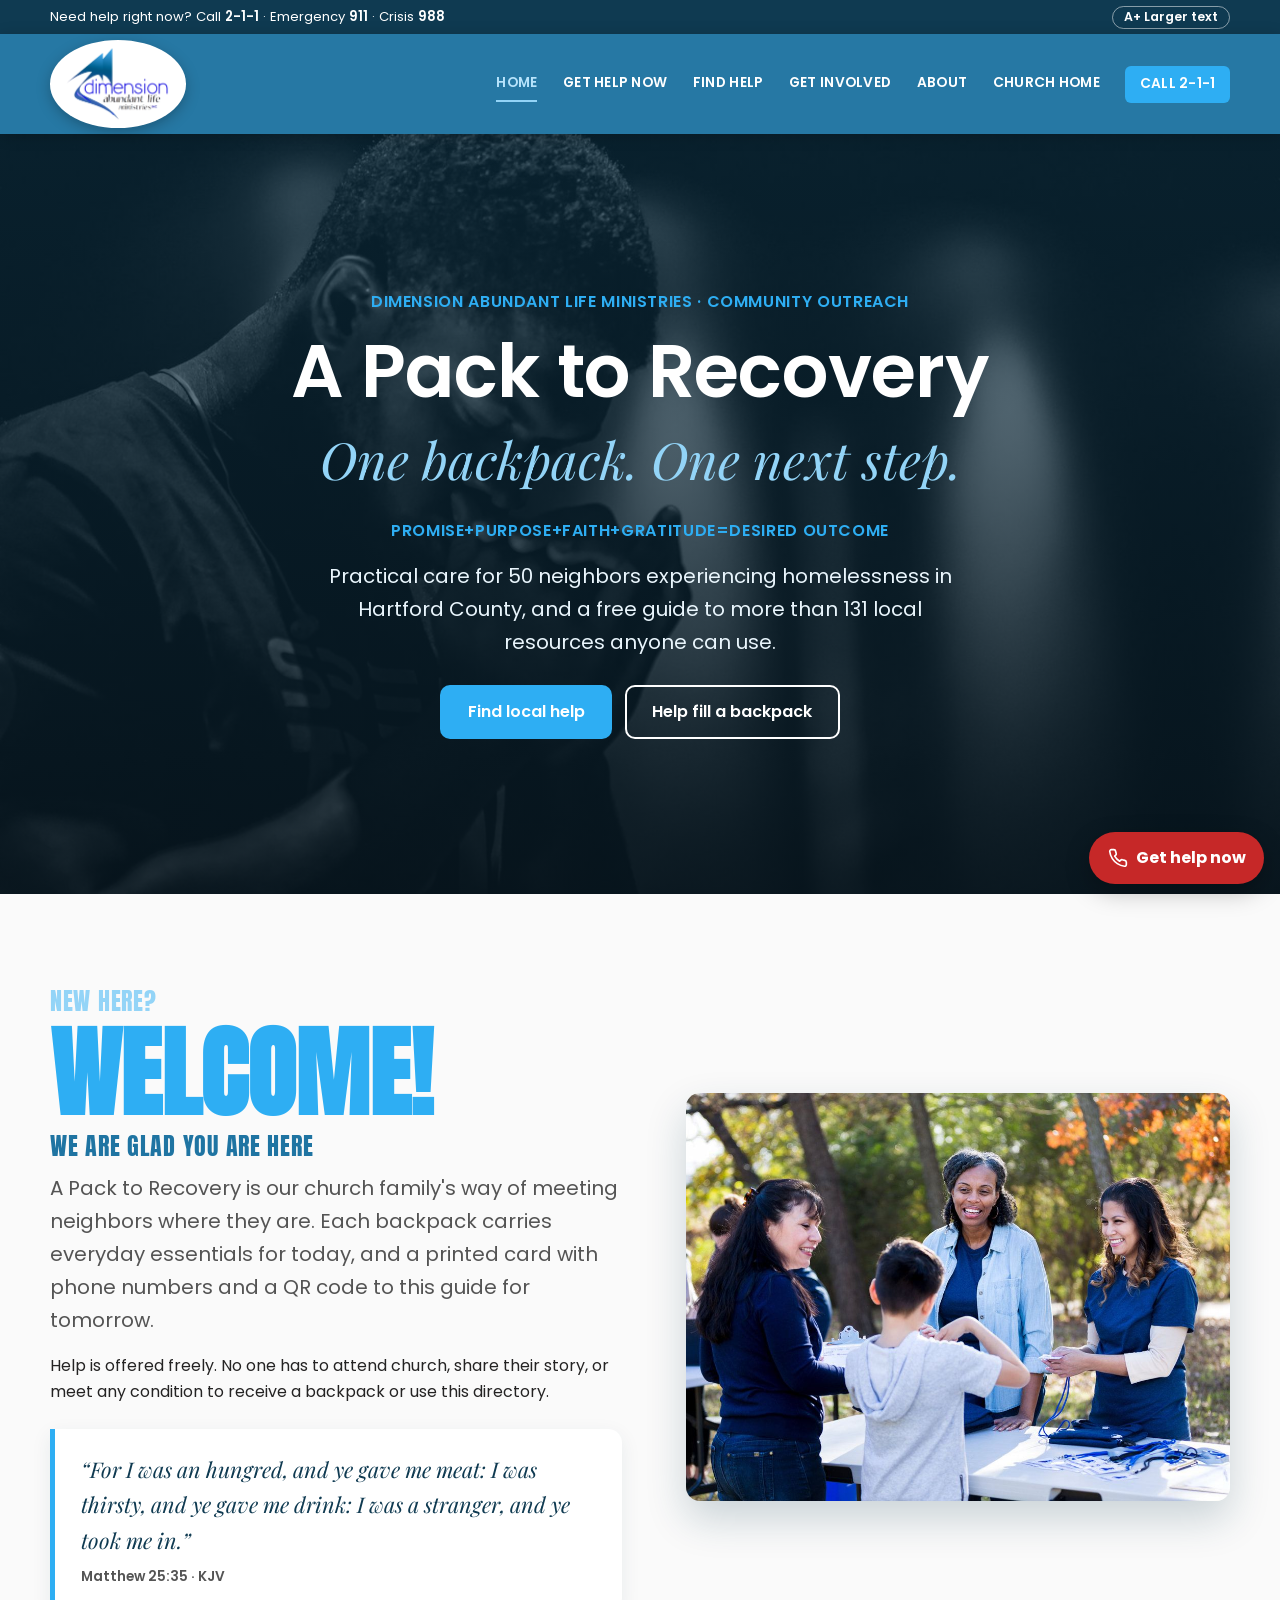
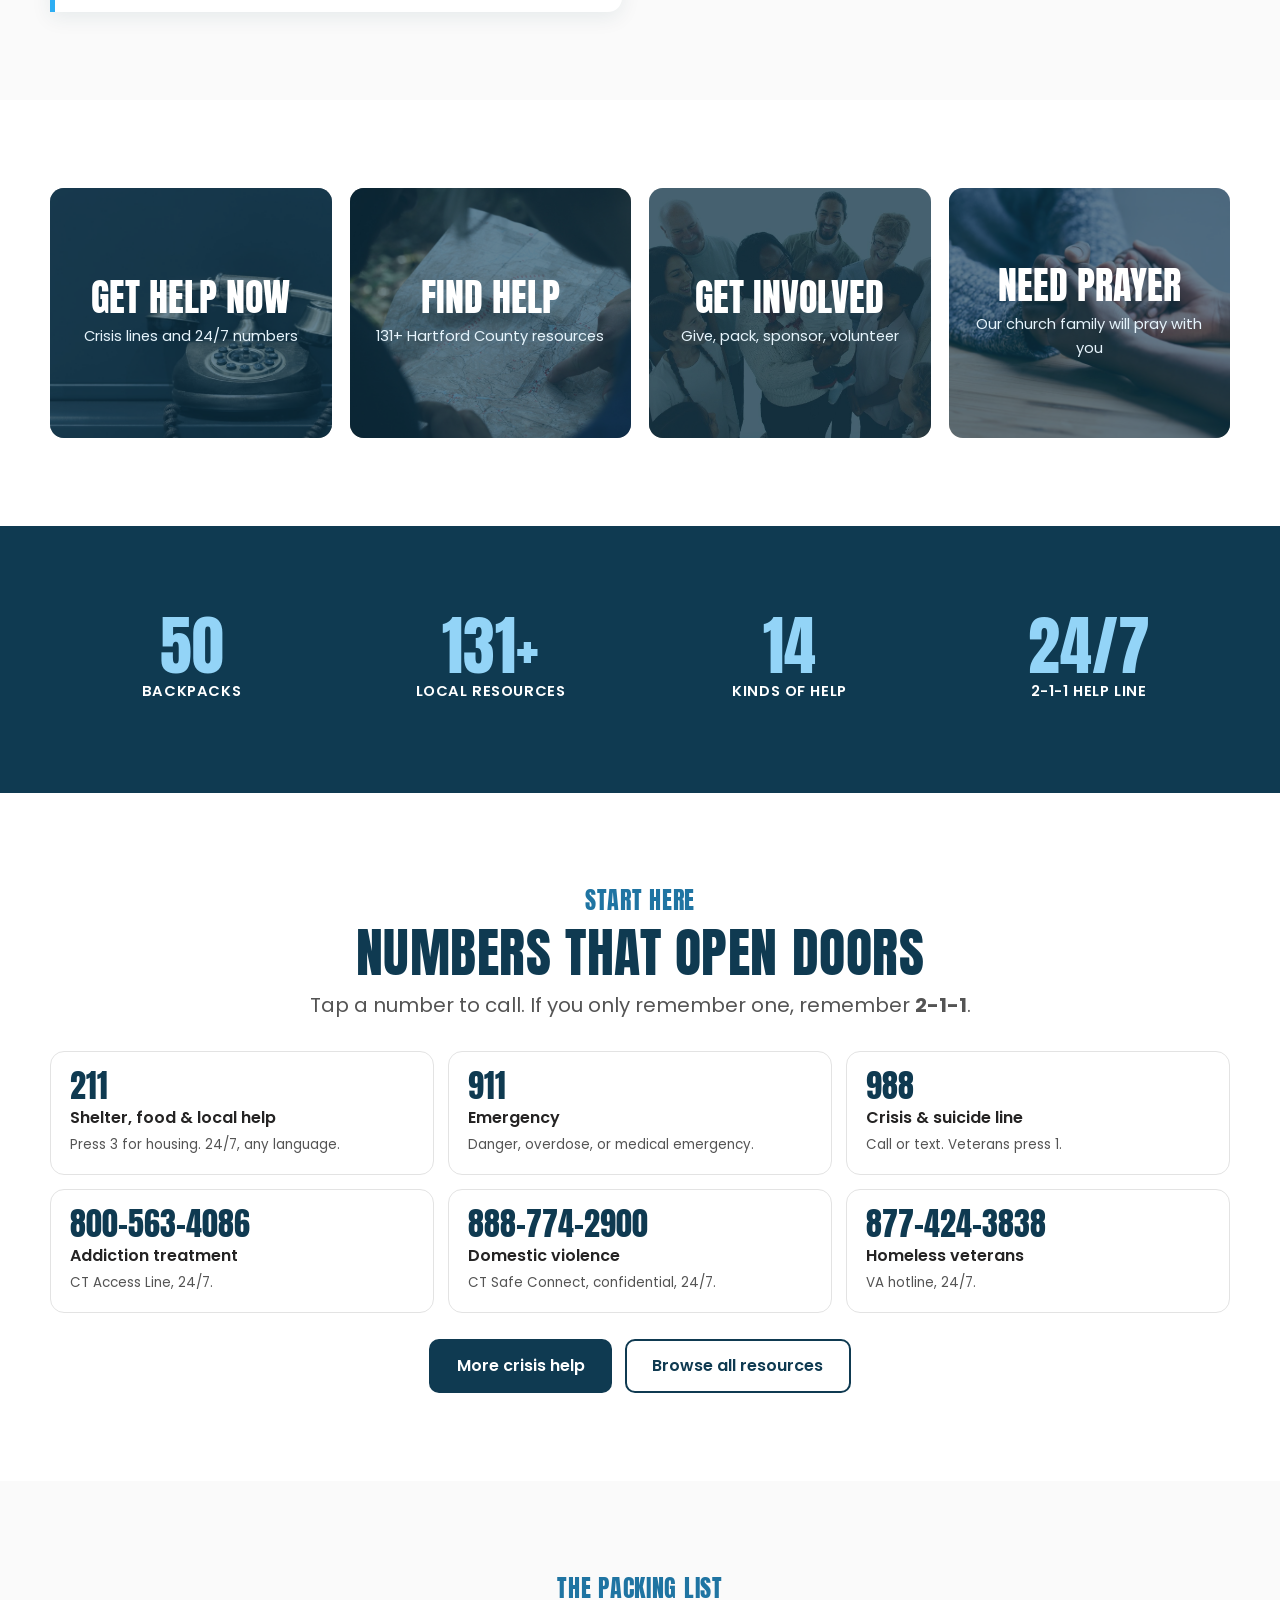
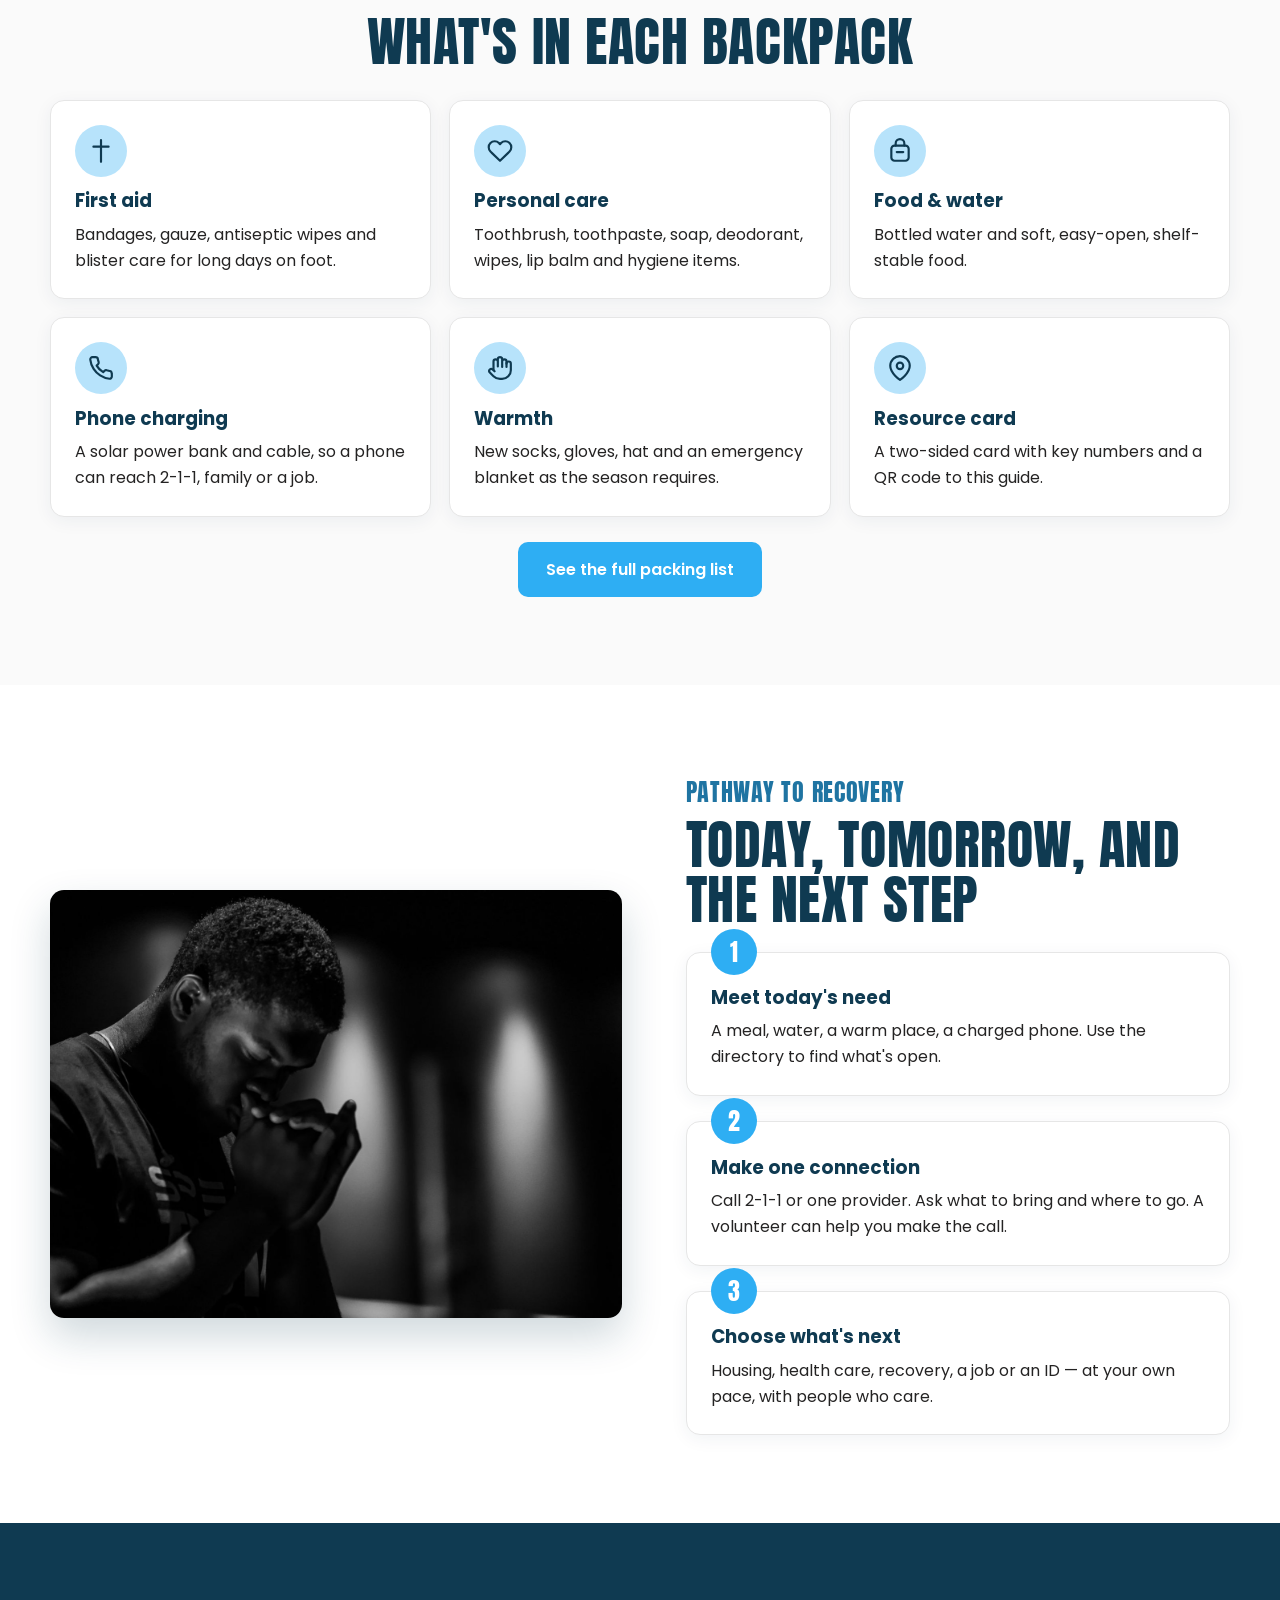
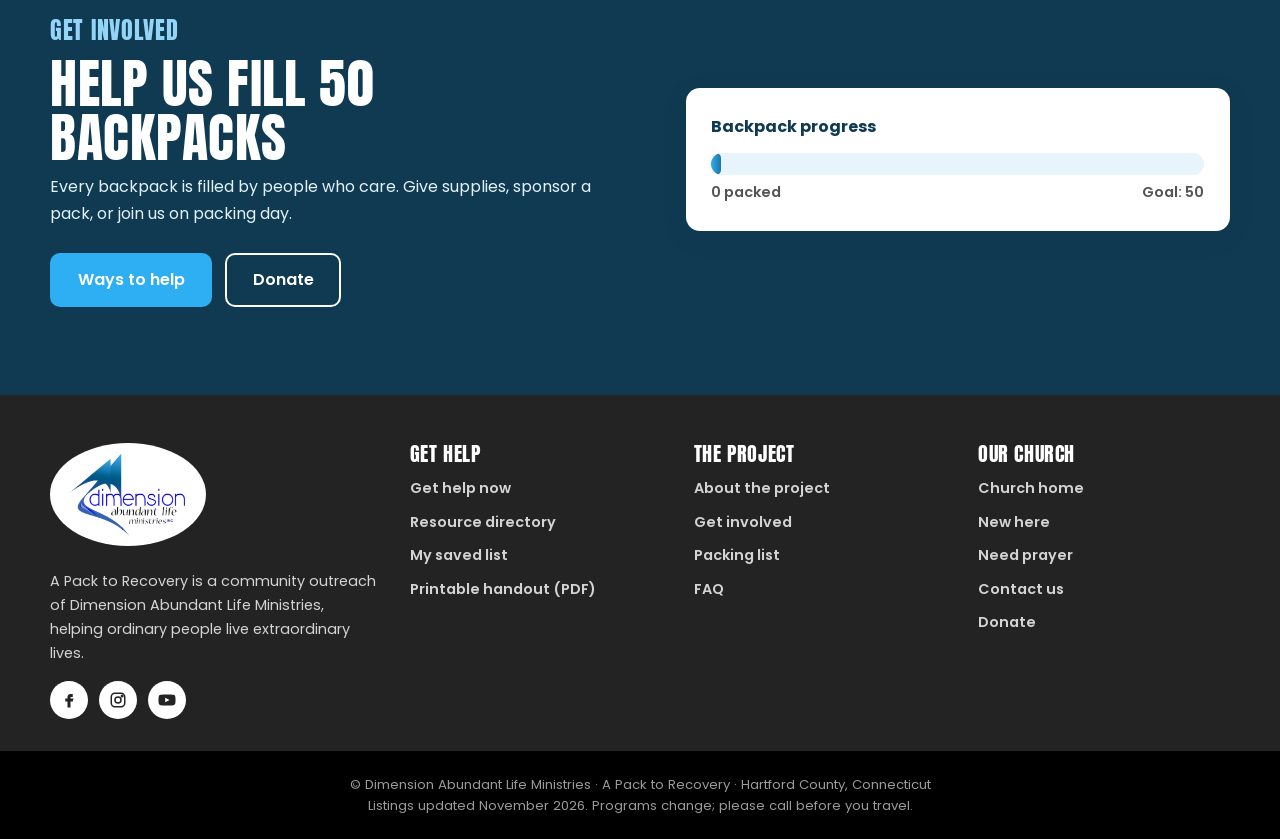
==== commit b8beb2c5: "Fix stretched footer logo: keep image aspect ratio Co-Authored-By: Claude Opus 5.5 <noreply@anthropi" ====
--- a/index.html
+++ b/index.html
@@ -89,7 +89,7 @@
 </div></section>
 </main>
 <footer class="site-foot"><div class="wrap top">
-<div class="brand"><img src="assets/dalm-logo.png" alt="Dimension Abundant Life Ministries" width="419" height="289"><p>A Pack to Recovery is a community outreach of Dimension Abundant Life Ministries, helping ordinary people live extraordinary lives.</p>
+<div class="brand"><a class="logo-foot" href="https://www.dimensionministries.org/"><img src="assets/dalm-logo.png" alt="Dimension Abundant Life Ministries" width="419" height="289"></a><p>A Pack to Recovery is a community outreach of Dimension Abundant Life Ministries, helping ordinary people live extraordinary lives.</p>
 <div class="social"><a href="https://www.facebook.com/DimensionAbundantLifeMinistries" aria-label="Facebook"><svg viewBox="0 0 24 24" fill="currentColor" aria-hidden="true"><path d="M14 8h3V4h-3c-2.8 0-4 1.7-4 4.3V10H7v4h3v8h4v-8h3l1-4h-4V8.6c0-.4.3-.6.6-.6z"/></svg></a><a href="https://www.instagram.com/dimensionlifeministries/" aria-label="Instagram"><svg viewBox="0 0 24 24" fill="none" stroke="currentColor" stroke-width="2" aria-hidden="true"><rect x="3" y="3" width="18" height="18" rx="5"/><circle cx="12" cy="12" r="4"/><circle cx="17.5" cy="6.5" r="1" fill="currentColor"/></svg></a><a href="https://www.youtube.com/channel/UC2dPU9p5CdF0M4lxwu2d5DQ" aria-label="YouTube"><svg viewBox="0 0 24 24" fill="currentColor" aria-hidden="true"><path d="M23 7.2a3 3 0 0 0-2.1-2.1C19 4.6 12 4.6 12 4.6s-7 0-8.9.5A3 3 0 0 0 1 7.2 31 31 0 0 0 .6 12 31 31 0 0 0 1 16.8a3 3 0 0 0 2.1 2.1c1.9.5 8.9.5 8.9.5s7 0 8.9-.5a3 3 0 0 0 2.1-2.1 31 31 0 0 0 .4-4.8 31 31 0 0 0-.4-4.8zM9.6 15.1V8.9l5.8 3.1z"/></svg></a></div></div>
 <div><h4>Get help</h4><ul><li><a href="get-help-now.html">Get help now</a></li><li><a href="resources.html">Resource directory</a></li><li><a href="resources.html#saved">My saved list</a></li><li><a href="A_Pack_to_Recovery_Handout.pdf">Printable handout (PDF)</a></li></ul></div>
 <div><h4>The project</h4><ul><li><a href="about.html">About the project</a></li><li><a href="get-involved.html">Get involved</a></li><li><a href="get-involved.html#packing">Packing list</a></li><li><a href="about.html#faq">FAQ</a></li></ul></div>
--- a/site.css
+++ b/site.css
@@ -10,7 +10,7 @@
 *{box-sizing:border-box}
 html{scroll-behavior:smooth;scroll-padding-top:96px}
 body{margin:0;background:#fff;color:var(--ink);font-family:var(--body);font-size:var(--fs);line-height:1.65;-webkit-font-smoothing:antialiased}
-img{max-width:100%;display:block}
+img{max-width:100%;height:auto;display:block}
 a{color:#1f74a2;text-underline-offset:.2em}
 :focus-visible{outline:3px solid var(--blue);outline-offset:3px}
 [hidden]{display:none!important}
@@ -208,7 +208,8 @@
 .site-foot a{color:#d4d4d4;text-decoration:none;font-weight:600;font-size:.9rem}
 .site-foot a:hover{color:#fff;text-decoration:underline}
 .site-foot ul{list-style:none;padding:0;margin:0;display:grid;gap:.45rem}
-.site-foot .brand img{width:120px;background:#fff;border-radius:50%;padding:8px 14px;margin-bottom:1rem}
+.site-foot .brand a.logo-foot{display:inline-block;background:#fff;border-radius:50%;padding:10px 18px;margin-bottom:1rem}
+.site-foot .brand img{width:120px;height:auto}
 .site-foot .brand p{font-size:.9rem}
 .social{display:flex;gap:.7rem;margin-top:1rem}
 .social a{width:38px;height:38px;border-radius:50%;background:#fff;color:var(--foot);display:grid;place-items:center}
